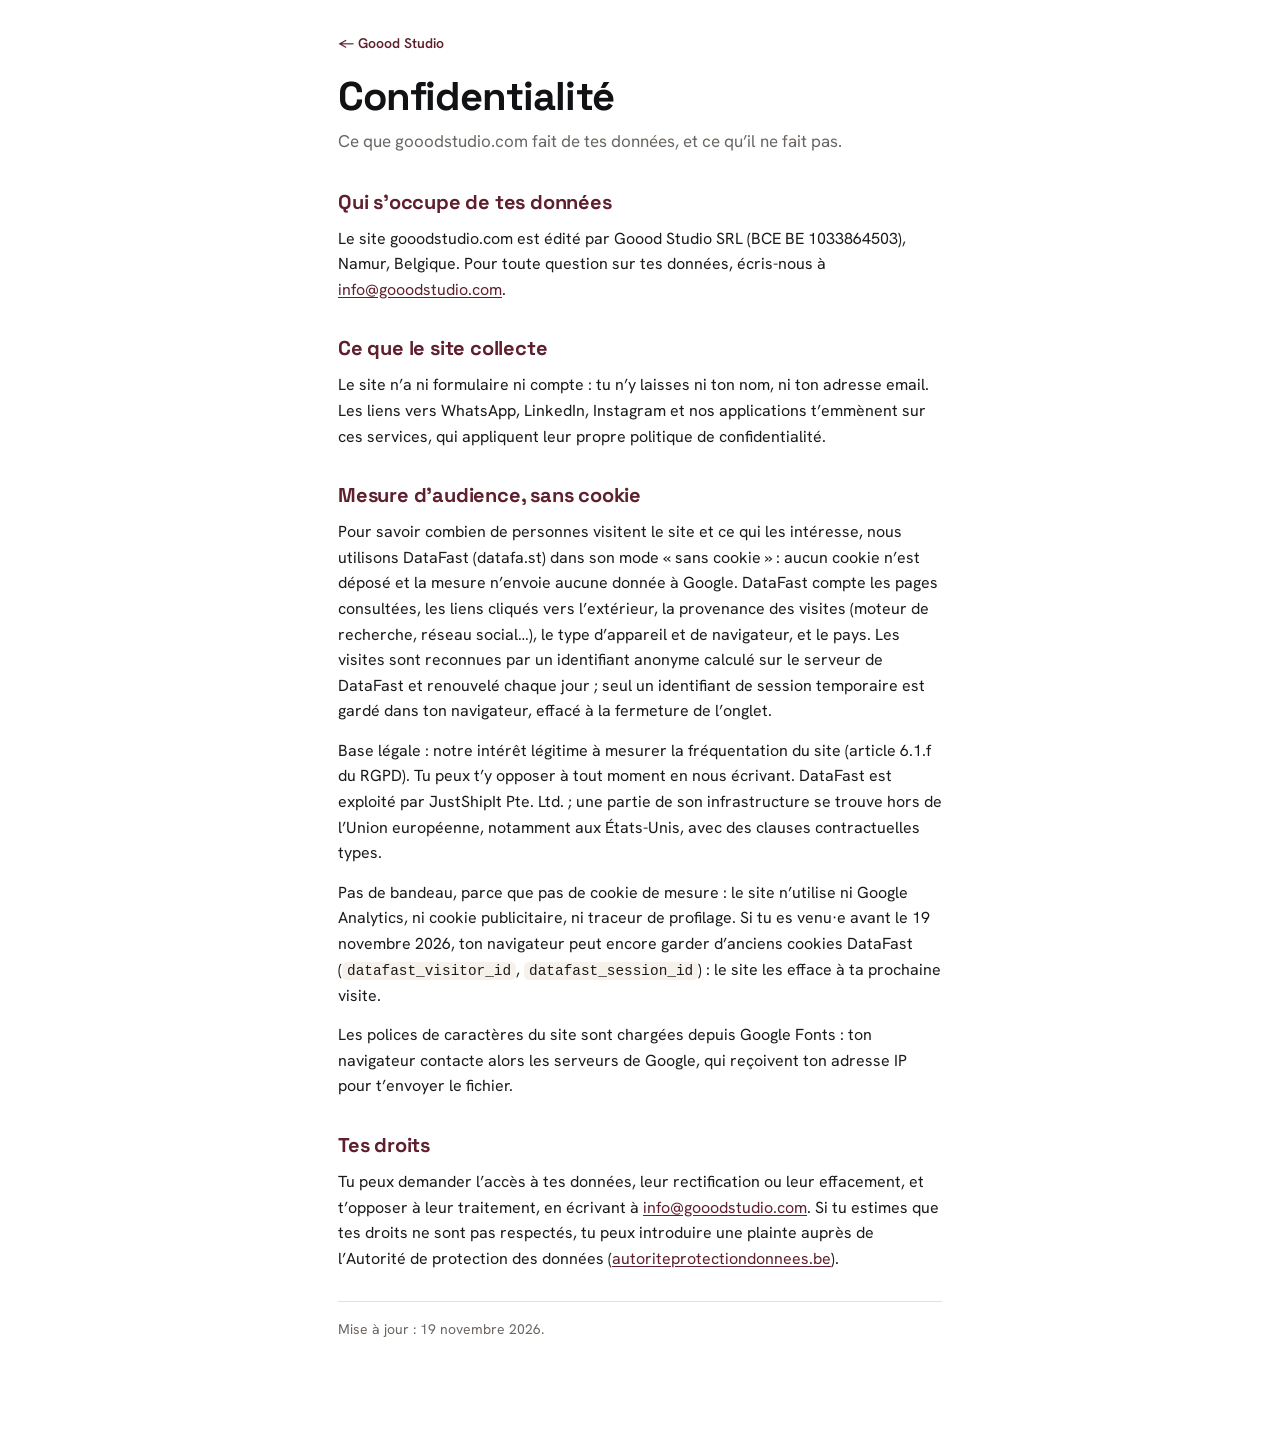
==== confidentialite/index.html @ 4ac5e5b4 "DataFast en mode sans cookie + page Confidentialité - index.html : script.cookieless.js chargé seule" ====
<!DOCTYPE html>
<html lang="fr">
<head>
<meta charset="utf-8">
<meta name="viewport" content="width=device-width, initial-scale=1">
<title>Confidentialité · Goood Studio</title>
<meta name="description" content="Ce que gooodstudio.com fait de tes données : aucun formulaire, une mesure d’audience sans cookie (DataFast), et tes droits.">
<link rel="icon" type="image/png" sizes="32x32" href="/favicon-32.png?v=2">
<link rel="apple-touch-icon" sizes="180x180" href="/apple-touch-icon.png?v=2">
<link rel="preconnect" href="https://fonts.googleapis.com">
<link rel="preconnect" href="https://fonts.gstatic.com" crossorigin>
<link href="https://fonts.googleapis.com/css2?family=Hanken+Grotesk:wght@400;500;600;700&family=Space+Grotesk:wght@500;700&display=swap" rel="stylesheet">
<script>
/* Même mesure que la page d'accueil : DataFast sans cookie + ménage des anciens cookies datafast_*. */
(function () {
  var hote = location.hostname;
  document.cookie.split(';').forEach(function (c) {
    var n = c.split('=')[0].trim();
    if (!/^datafast_/.test(n)) return;
    [hote, '.' + hote.replace(/^www\./, '')].forEach(function (d) {
      document.cookie = n + '=; expires=Thu, 01 Jan 1970 00:00:00 GMT; path=/; domain=' + d;
    });
    document.cookie = n + '=; expires=Thu, 01 Jan 1970 00:00:00 GMT; path=/';
  });
  window.datafast = window.datafast || function () { (window.datafast.q = window.datafast.q || []).push(arguments); };
  if (hote !== 'gooodstudio.com' && hote !== 'www.gooodstudio.com') return;
  var s = document.createElement('script');
  s.async = true;
  s.src = 'https://datafa.st/js/script.cookieless.js';
  s.setAttribute('data-website-id', 'dfid_lFZ75UzW3QrTsl1jtvScj');
  s.setAttribute('data-domain', 'gooodstudio.com');
  document.head.appendChild(s);
})();
</script>
<style>
  :root{--wine:#5E1F2E;--gold:#C9A227;--ink:#111214;--muted:#6a6560;--line:#eadfce}
  *{box-sizing:border-box}
  html,body{margin:0}
  body{background:#fff;color:#1a1a1c;font-family:"Hanken Grotesk",system-ui,sans-serif;-webkit-font-smoothing:antialiased;line-height:1.6}
  .wrap{max-width:640px;margin:0 auto;padding:30px 18px 80px}
  .back{display:inline-block;color:var(--wine);font-weight:600;font-size:14px;text-decoration:none;margin-bottom:22px}
  h1{font-family:"Space Grotesk";font-weight:700;letter-spacing:-.02em;font-size:clamp(30px,7vw,40px);line-height:1.05;margin:0 0 10px;color:var(--ink)}
  .lead{font-size:17px;color:var(--muted);margin:0 0 8px}
  h2{font-family:"Space Grotesk";font-weight:700;font-size:20px;letter-spacing:-.01em;margin:30px 0 8px;color:var(--wine)}
  p{margin:0 0 14px;font-size:16px}
  a{color:var(--wine);text-underline-offset:2px}
  code{font-size:.9em;background:#f6f1ea;border-radius:5px;padding:1px 5px}
  hr{border:0;border-top:1px solid var(--line);margin:30px 0 16px}
  .muted{color:var(--muted);font-size:14px}
</style>
</head>
<body>
  <main class="wrap">
    <a class="back" href="/">← Goood Studio</a>
    <h1>Confidentialité</h1>
    <p class="lead">Ce que gooodstudio.com fait de tes données, et ce qu’il ne fait pas.</p>

    <h2>Qui s’occupe de tes données</h2>
    <p>Le site gooodstudio.com est édité par Goood Studio SRL (BCE BE 1033864503), Namur, Belgique. Pour toute question sur tes données, écris-nous à <a href="mailto:info@gooodstudio.com">info@gooodstudio.com</a>.</p>

    <h2>Ce que le site collecte</h2>
    <p>Le site n’a ni formulaire ni compte : tu n’y laisses ni ton nom, ni ton adresse email. Les liens vers WhatsApp, LinkedIn, Instagram et nos applications t’emmènent sur ces services, qui appliquent leur propre politique de confidentialité.</p>

    <h2 id="cookies">Mesure d’audience, sans cookie</h2>
    <p>Pour savoir combien de personnes visitent le site et ce qui les intéresse, nous utilisons DataFast (datafa.st) dans son mode « sans cookie » : aucun cookie n’est déposé et la mesure n’envoie aucune donnée à Google. DataFast compte les pages consultées, les liens cliqués vers l’extérieur, la provenance des visites (moteur de recherche, réseau social…), le type d’appareil et de navigateur, et le pays. Les visites sont reconnues par un identifiant anonyme calculé sur le serveur de DataFast et renouvelé chaque jour ; seul un identifiant de session temporaire est gardé dans ton navigateur, effacé à la fermeture de l’onglet.</p>
    <p>Base légale : notre intérêt légitime à mesurer la fréquentation du site (article 6.1.f du RGPD). Tu peux t’y opposer à tout moment en nous écrivant. DataFast est exploité par JustShipIt Pte. Ltd. ; une partie de son infrastructure se trouve hors de l’Union européenne, notamment aux États-Unis, avec des clauses contractuelles types.</p>
    <p>Pas de bandeau, parce que pas de cookie de mesure : le site n’utilise ni Google Analytics, ni cookie publicitaire, ni traceur de profilage. Si tu es venu·e avant le 19 novembre 2026, ton navigateur peut encore garder d’anciens cookies DataFast (<code>datafast_visitor_id</code>, <code>datafast_session_id</code>) : le site les efface à ta prochaine visite.</p>
    <p>Les polices de caractères du site sont chargées depuis Google Fonts : ton navigateur contacte alors les serveurs de Google, qui reçoivent ton adresse IP pour t’envoyer le fichier.</p>

    <h2>Tes droits</h2>
    <p>Tu peux demander l’accès à tes données, leur rectification ou leur effacement, et t’opposer à leur traitement, en écrivant à <a href="mailto:info@gooodstudio.com">info@gooodstudio.com</a>. Si tu estimes que tes droits ne sont pas respectés, tu peux introduire une plainte auprès de l’Autorité de protection des données (<a href="https://www.autoriteprotectiondonnees.be" rel="noopener">autoriteprotectiondonnees.be</a>).</p>

    <hr>
    <p class="muted">Mise à jour : 19 novembre 2026.</p>
  </main>
</body>
</html>
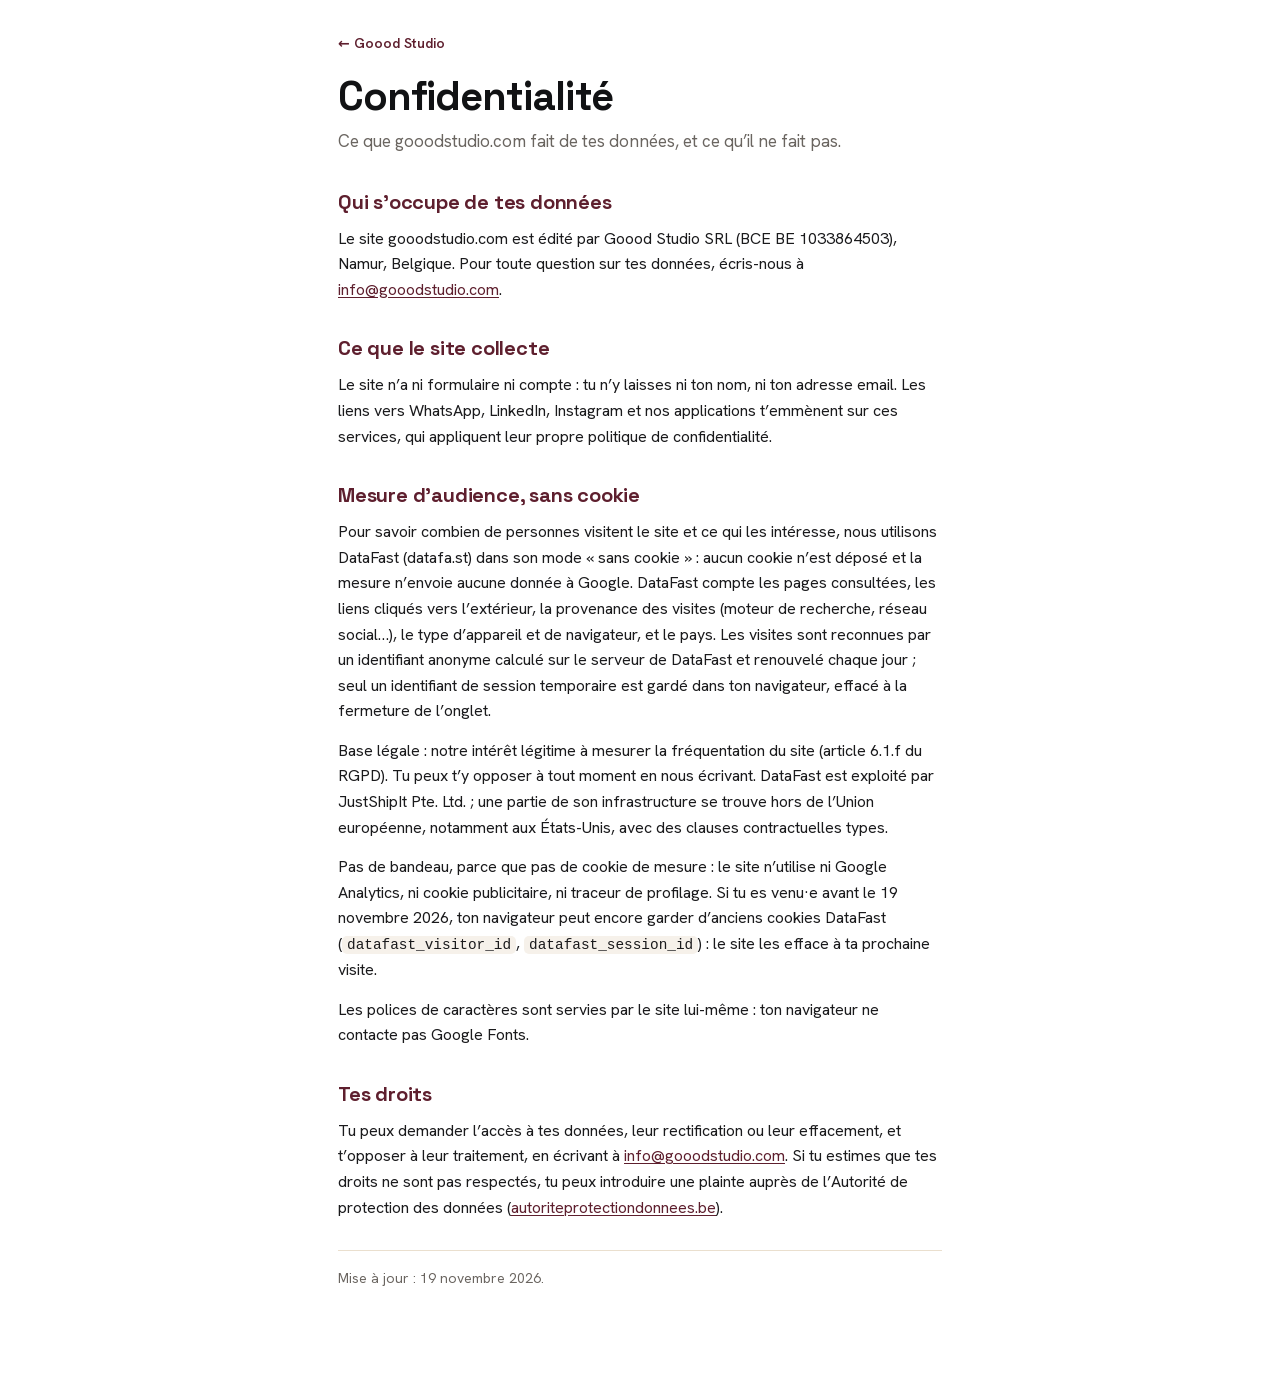
==== commit 55878f28: "Polices auto-hébergées (Hanken Grotesk + Space Grotesk) Servies depuis /fonts au lieu de Google Font" ====
--- a/confidentialite/index.html
+++ b/confidentialite/index.html
@@ -7,9 +7,10 @@
 <meta name="description" content="Ce que gooodstudio.com fait de tes données : aucun formulaire, une mesure d’audience sans cookie (DataFast), et tes droits.">
 <link rel="icon" type="image/png" sizes="32x32" href="/favicon-32.png?v=2">
 <link rel="apple-touch-icon" sizes="180x180" href="/apple-touch-icon.png?v=2">
-<link rel="preconnect" href="https://fonts.googleapis.com">
-<link rel="preconnect" href="https://fonts.gstatic.com" crossorigin>
-<link href="https://fonts.googleapis.com/css2?family=Hanken+Grotesk:wght@400;500;600;700&family=Space+Grotesk:wght@500;700&display=swap" rel="stylesheet">
+<!-- Polices auto-hébergées (fonts/fonts.css) : aucun appel à Google Fonts -->
+<link rel="preload" href="/fonts/hanken-grotesk-latin-7579623a.woff2" as="font" type="font/woff2" crossorigin>
+<link rel="preload" href="/fonts/space-grotesk-latin-1d9f0cbb.woff2" as="font" type="font/woff2" crossorigin>
+<link rel="stylesheet" href="/fonts/fonts.css">
 <script>
 /* Même mesure que la page d'accueil : DataFast sans cookie + ménage des anciens cookies datafast_*. */
 (function () {
@@ -65,7 +66,7 @@
     <p>Pour savoir combien de personnes visitent le site et ce qui les intéresse, nous utilisons DataFast (datafa.st) dans son mode « sans cookie » : aucun cookie n’est déposé et la mesure n’envoie aucune donnée à Google. DataFast compte les pages consultées, les liens cliqués vers l’extérieur, la provenance des visites (moteur de recherche, réseau social…), le type d’appareil et de navigateur, et le pays. Les visites sont reconnues par un identifiant anonyme calculé sur le serveur de DataFast et renouvelé chaque jour ; seul un identifiant de session temporaire est gardé dans ton navigateur, effacé à la fermeture de l’onglet.</p>
     <p>Base légale : notre intérêt légitime à mesurer la fréquentation du site (article 6.1.f du RGPD). Tu peux t’y opposer à tout moment en nous écrivant. DataFast est exploité par JustShipIt Pte. Ltd. ; une partie de son infrastructure se trouve hors de l’Union européenne, notamment aux États-Unis, avec des clauses contractuelles types.</p>
     <p>Pas de bandeau, parce que pas de cookie de mesure : le site n’utilise ni Google Analytics, ni cookie publicitaire, ni traceur de profilage. Si tu es venu·e avant le 19 novembre 2026, ton navigateur peut encore garder d’anciens cookies DataFast (<code>datafast_visitor_id</code>, <code>datafast_session_id</code>) : le site les efface à ta prochaine visite.</p>
-    <p>Les polices de caractères du site sont chargées depuis Google Fonts : ton navigateur contacte alors les serveurs de Google, qui reçoivent ton adresse IP pour t’envoyer le fichier.</p>
+    <p>Les polices de caractères sont servies par le site lui-même : ton navigateur ne contacte pas Google Fonts.</p>
 
     <h2>Tes droits</h2>
     <p>Tu peux demander l’accès à tes données, leur rectification ou leur effacement, et t’opposer à leur traitement, en écrivant à <a href="mailto:info@gooodstudio.com">info@gooodstudio.com</a>. Si tu estimes que tes droits ne sont pas respectés, tu peux introduire une plainte auprès de l’Autorité de protection des données (<a href="https://www.autoriteprotectiondonnees.be" rel="noopener">autoriteprotectiondonnees.be</a>).</p>
--- a/fonts/fonts.css
+++ b/fonts/fonts.css
@@ -0,0 +1,111 @@
+/* Hanken Grotesk + Space Grotesk auto-hébergées (19/11/2026) : servies par le site
+   lui-même, plus aucun appel à Google Fonts. Sous-ensembles latin + latin-ext,
+   polices variables. Licence SIL Open Font License 1.1. */
+/* Hanken Grotesk, latin-ext */
+@font-face {
+  font-family: 'Hanken Grotesk';
+  font-style: normal;
+  font-weight: 400;
+  font-display: swap;
+  src: url(/fonts/hanken-grotesk-latin-ext-c95efb87.woff2) format('woff2');
+  unicode-range: U+0100-02BA, U+02BD-02C5, U+02C7-02CC, U+02CE-02D7, U+02DD-02FF, U+0304, U+0308, U+0329, U+1D00-1DBF, U+1E00-1E9F, U+1EF2-1EFF, U+2020, U+20A0-20AB, U+20AD-20C4, U+2113, U+2C60-2C7F, U+A720-A7FF;
+}
+/* Hanken Grotesk, latin */
+@font-face {
+  font-family: 'Hanken Grotesk';
+  font-style: normal;
+  font-weight: 400;
+  font-display: swap;
+  src: url(/fonts/hanken-grotesk-latin-7579623a.woff2) format('woff2');
+  unicode-range: U+0000-00FF, U+0131, U+0152-0153, U+02BB-02BC, U+02C6, U+02DA, U+02DC, U+0304, U+0308, U+0329, U+2000-206F, U+20AC, U+2122, U+2191, U+2193, U+2212, U+2215, U+FEFF, U+FFFD;
+}
+/* Hanken Grotesk, latin-ext */
+@font-face {
+  font-family: 'Hanken Grotesk';
+  font-style: normal;
+  font-weight: 500;
+  font-display: swap;
+  src: url(/fonts/hanken-grotesk-latin-ext-c95efb87.woff2) format('woff2');
+  unicode-range: U+0100-02BA, U+02BD-02C5, U+02C7-02CC, U+02CE-02D7, U+02DD-02FF, U+0304, U+0308, U+0329, U+1D00-1DBF, U+1E00-1E9F, U+1EF2-1EFF, U+2020, U+20A0-20AB, U+20AD-20C4, U+2113, U+2C60-2C7F, U+A720-A7FF;
+}
+/* Hanken Grotesk, latin */
+@font-face {
+  font-family: 'Hanken Grotesk';
+  font-style: normal;
+  font-weight: 500;
+  font-display: swap;
+  src: url(/fonts/hanken-grotesk-latin-7579623a.woff2) format('woff2');
+  unicode-range: U+0000-00FF, U+0131, U+0152-0153, U+02BB-02BC, U+02C6, U+02DA, U+02DC, U+0304, U+0308, U+0329, U+2000-206F, U+20AC, U+2122, U+2191, U+2193, U+2212, U+2215, U+FEFF, U+FFFD;
+}
+/* Hanken Grotesk, latin-ext */
+@font-face {
+  font-family: 'Hanken Grotesk';
+  font-style: normal;
+  font-weight: 600;
+  font-display: swap;
+  src: url(/fonts/hanken-grotesk-latin-ext-c95efb87.woff2) format('woff2');
+  unicode-range: U+0100-02BA, U+02BD-02C5, U+02C7-02CC, U+02CE-02D7, U+02DD-02FF, U+0304, U+0308, U+0329, U+1D00-1DBF, U+1E00-1E9F, U+1EF2-1EFF, U+2020, U+20A0-20AB, U+20AD-20C4, U+2113, U+2C60-2C7F, U+A720-A7FF;
+}
+/* Hanken Grotesk, latin */
+@font-face {
+  font-family: 'Hanken Grotesk';
+  font-style: normal;
+  font-weight: 600;
+  font-display: swap;
+  src: url(/fonts/hanken-grotesk-latin-7579623a.woff2) format('woff2');
+  unicode-range: U+0000-00FF, U+0131, U+0152-0153, U+02BB-02BC, U+02C6, U+02DA, U+02DC, U+0304, U+0308, U+0329, U+2000-206F, U+20AC, U+2122, U+2191, U+2193, U+2212, U+2215, U+FEFF, U+FFFD;
+}
+/* Hanken Grotesk, latin-ext */
+@font-face {
+  font-family: 'Hanken Grotesk';
+  font-style: normal;
+  font-weight: 700;
+  font-display: swap;
+  src: url(/fonts/hanken-grotesk-latin-ext-c95efb87.woff2) format('woff2');
+  unicode-range: U+0100-02BA, U+02BD-02C5, U+02C7-02CC, U+02CE-02D7, U+02DD-02FF, U+0304, U+0308, U+0329, U+1D00-1DBF, U+1E00-1E9F, U+1EF2-1EFF, U+2020, U+20A0-20AB, U+20AD-20C4, U+2113, U+2C60-2C7F, U+A720-A7FF;
+}
+/* Hanken Grotesk, latin */
+@font-face {
+  font-family: 'Hanken Grotesk';
+  font-style: normal;
+  font-weight: 700;
+  font-display: swap;
+  src: url(/fonts/hanken-grotesk-latin-7579623a.woff2) format('woff2');
+  unicode-range: U+0000-00FF, U+0131, U+0152-0153, U+02BB-02BC, U+02C6, U+02DA, U+02DC, U+0304, U+0308, U+0329, U+2000-206F, U+20AC, U+2122, U+2191, U+2193, U+2212, U+2215, U+FEFF, U+FFFD;
+}
+/* Space Grotesk, latin-ext */
+@font-face {
+  font-family: 'Space Grotesk';
+  font-style: normal;
+  font-weight: 500;
+  font-display: swap;
+  src: url(/fonts/space-grotesk-latin-ext-012a46f9.woff2) format('woff2');
+  unicode-range: U+0100-02BA, U+02BD-02C5, U+02C7-02CC, U+02CE-02D7, U+02DD-02FF, U+0304, U+0308, U+0329, U+1D00-1DBF, U+1E00-1E9F, U+1EF2-1EFF, U+2020, U+20A0-20AB, U+20AD-20C4, U+2113, U+2C60-2C7F, U+A720-A7FF;
+}
+/* Space Grotesk, latin */
+@font-face {
+  font-family: 'Space Grotesk';
+  font-style: normal;
+  font-weight: 500;
+  font-display: swap;
+  src: url(/fonts/space-grotesk-latin-1d9f0cbb.woff2) format('woff2');
+  unicode-range: U+0000-00FF, U+0131, U+0152-0153, U+02BB-02BC, U+02C6, U+02DA, U+02DC, U+0304, U+0308, U+0329, U+2000-206F, U+20AC, U+2122, U+2191, U+2193, U+2212, U+2215, U+FEFF, U+FFFD;
+}
+/* Space Grotesk, latin-ext */
+@font-face {
+  font-family: 'Space Grotesk';
+  font-style: normal;
+  font-weight: 700;
+  font-display: swap;
+  src: url(/fonts/space-grotesk-latin-ext-012a46f9.woff2) format('woff2');
+  unicode-range: U+0100-02BA, U+02BD-02C5, U+02C7-02CC, U+02CE-02D7, U+02DD-02FF, U+0304, U+0308, U+0329, U+1D00-1DBF, U+1E00-1E9F, U+1EF2-1EFF, U+2020, U+20A0-20AB, U+20AD-20C4, U+2113, U+2C60-2C7F, U+A720-A7FF;
+}
+/* Space Grotesk, latin */
+@font-face {
+  font-family: 'Space Grotesk';
+  font-style: normal;
+  font-weight: 700;
+  font-display: swap;
+  src: url(/fonts/space-grotesk-latin-1d9f0cbb.woff2) format('woff2');
+  unicode-range: U+0000-00FF, U+0131, U+0152-0153, U+02BB-02BC, U+02C6, U+02DA, U+02DC, U+0304, U+0308, U+0329, U+2000-206F, U+20AC, U+2122, U+2191, U+2193, U+2212, U+2215, U+FEFF, U+FFFD;
+}
